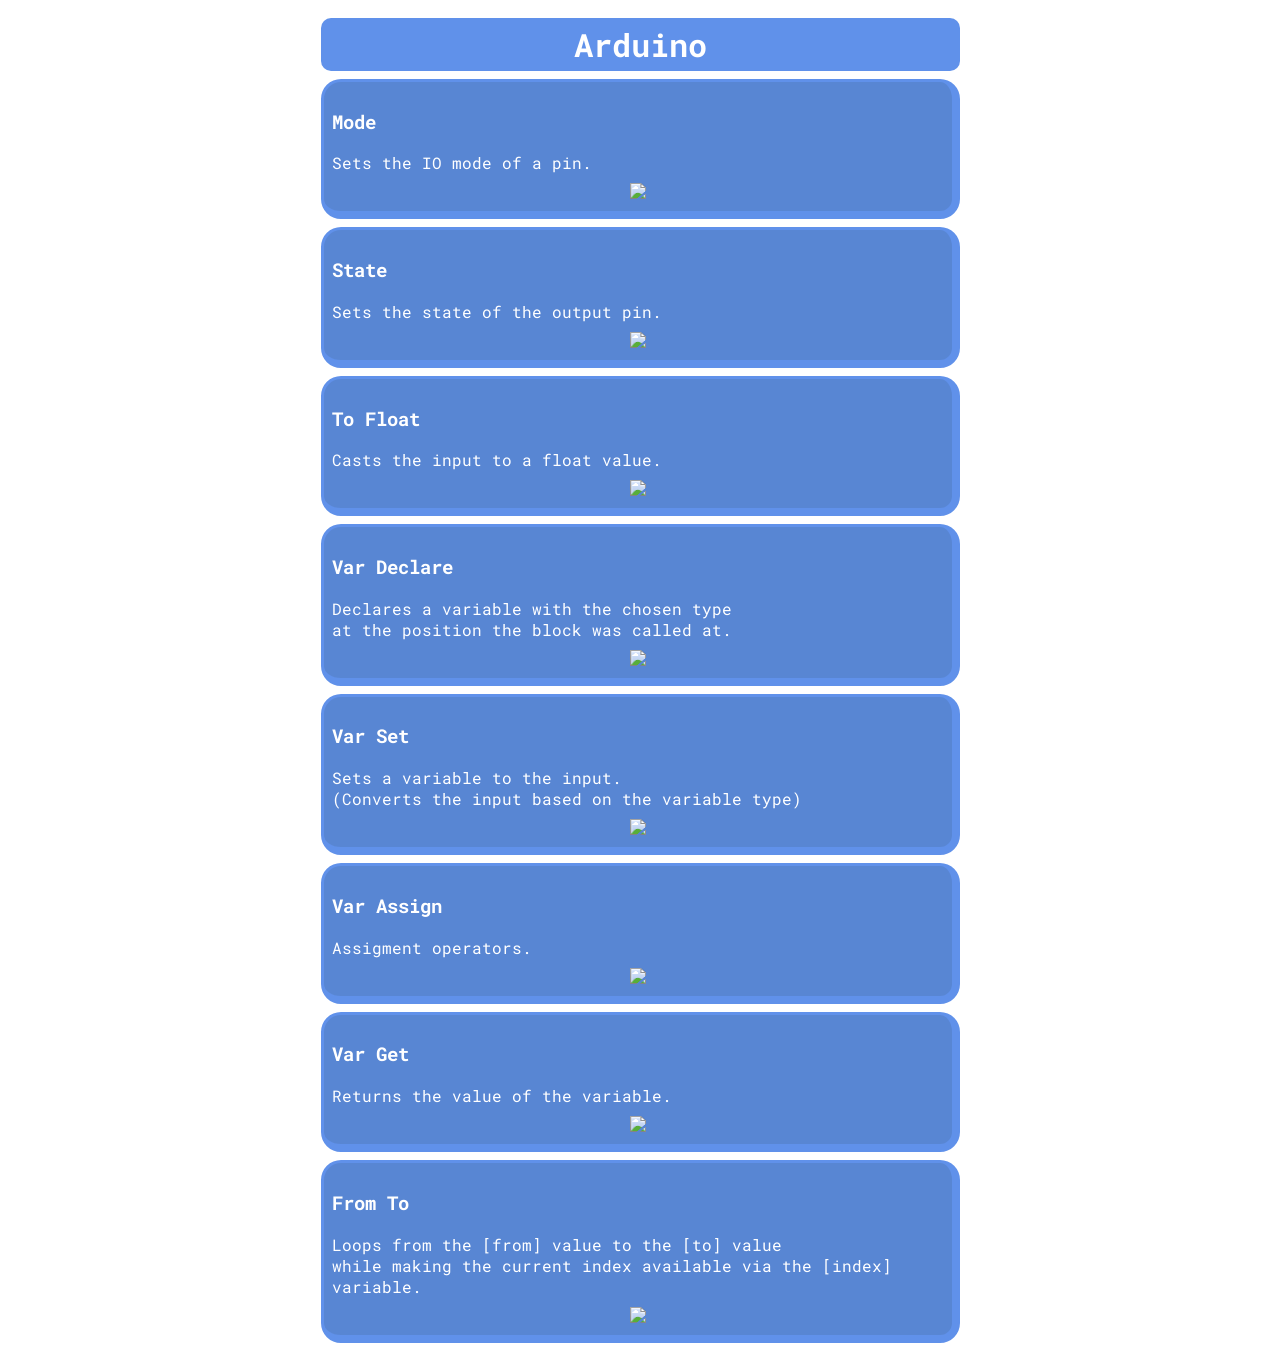
==== Documentation/Category/Arduino.html @ 602702c6 "Sorted files" ====
<!DOCTYPE html>
<html lang="en" dir="ltr">
  <head>
    <meta charset="utf-8">
    <title>Arduino</title>
    <link href="https://fonts.googleapis.com/css2?family=Roboto+Mono&display=swap" rel="stylesheet">
    <style>
      :root {
        --selection: #5886D3;
        --light: #6091EA;
        --dark: #5886D3;
      }

      ::selection {
        color: var(--selection);
        background: #FFFFFFaa;
      }

      ::-moz-selection {
        color: var(--selection);
        background: #FFFFFFaa;
      }

      * {
        position: relative;
        color: white;
        font-family: 'Roboto Mono', monospace;
      }

      body {
        background-color: #195A84;
        background: url('https://raw.githubusercontent.com/DeltaBlock/DeltaBlock/main/Wiki/assets/grid.PNG');
        background-repeat: repeat;
      }

      .main {
        position: absolute;
        width: fit-content;
        height: fit-content;
        left: 50%;
        transform: translateX(-50%);

        display: flex;
        flex-direction: column;
        align-items: center;

        padding: 10px;
      }

      .main > * {
        min-width: fit-content;
        width: 100%;
      }

      .main > *:not(:last-child) {
        margin-bottom: 8px;
      }


      /*
          Title
      */

      .title {
        width: calc(100% + 17px);

        background-color: var(--light);
        border-radius: 10px;

        padding: 5px;
      }

      .title > h1 {
        width: fit-content;
        left: 50%;
        transform: translateX(-50%);

        margin: 0;
      }


      /*
          Block
      */

      .block {
        background-color: var(--dark);

        border: 1px solid var(--light);
        border-width: 3px 8px 8px 3px;
        border-radius: 20px;

        padding: 8px;
      }

      .block > h1 {

      }

      .block > div {

      }

      .block > img {
        position: relative;
        left: 50%;
        transform: translateX(-50%);

        margin-top: 10px;
      }
    </style>
  </head>
  <body>
    <div class='main'>
      <div class='title'>
        <h1>Arduino</h1>
      </div>
      <div class='block' id='block_mode'>
        <h3>Mode</h3>
        <div>Sets the IO mode of a pin.</div>
        <img src='../assets/blocks/Arduino/Pin Mode.png'>
      </div>
      <div class='block' id='block_state'>
        <h3>State</h3>
        <div>Sets the state of the output pin.</div>
        <img src='../assets/blocks/Arduino/Pin State.png'>
      </div>

      <div class='block' id='block_to_float'>
        <h3>To Float</h3>
        <div>Casts the input to a float value.</div>
        <img src='../assets/blocks/Arduino/To Float.png'>
      </div>

      <div class='block' id='block_var_declare'>
        <h3>Var Declare</h3>
        <div>Declares a variable with the chosen type<br>at the position the block was called at.</div>
        <img src='../assets/blocks/Arduino/Var Declare.png'>
      </div>
      <div class='block' id='block_var_set'>
        <h3>Var Set</h3>
        <div>Sets a variable to the input.<br>(Converts the input based on the variable type)</div>
        <img src='../assets/blocks/Arduino/Var Set.png'>
      </div>
      <div class='block' id='block_var_assign'>
        <h3>Var Assign</h3>
        <div>Assigment operators.</div>
        <img src='../assets/blocks/Arduino/Var Assign.png'>
      </div>
      <div class='block' id='block_var_get'>
        <h3>Var Get</h3>
        <div>Returns the value of the variable.</div>
        <img src='../assets/blocks/Arduino/Var Get.png'>
      </div>

      <div class='block' id='block_flow_from_to'>
        <h3>From To</h3>
        <div>Loops from the [from] value to the [to] value<br>while making the current index available via the [index] variable.</div>
        <img src='../assets/blocks/Arduino/From To.png'>
      </div>
    </div>
  </body>
</html>
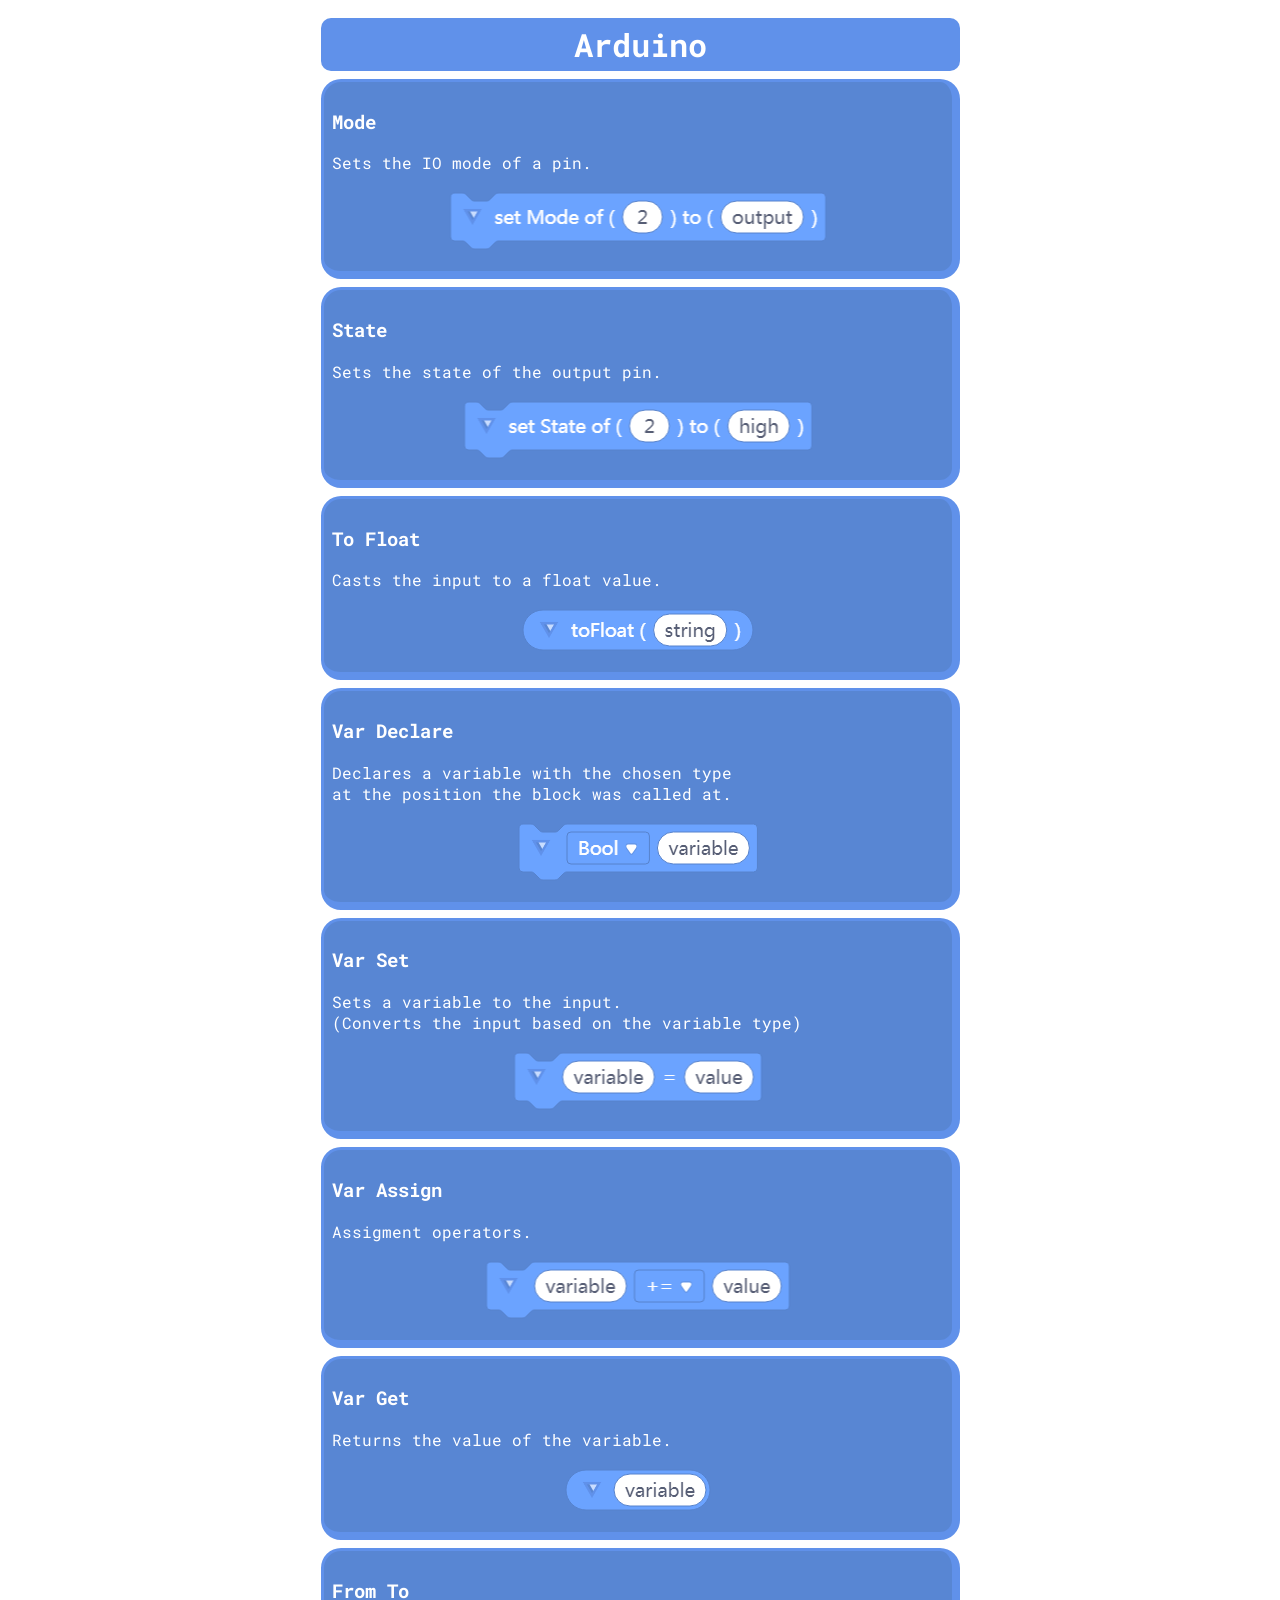
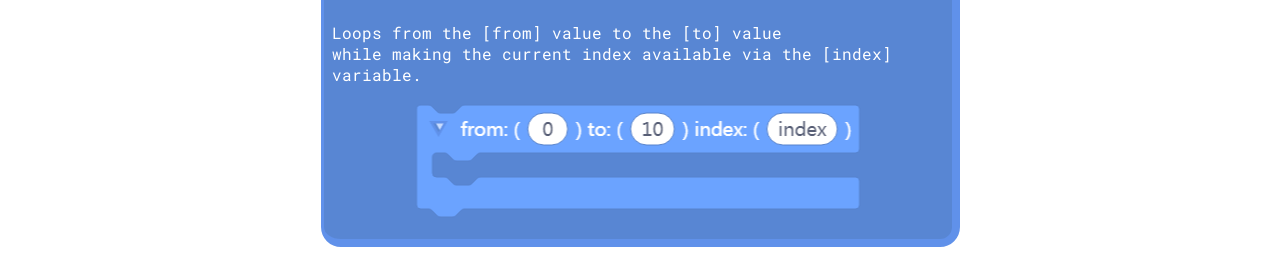
==== commit b7f81ee5: "Corrected asset paths" ====
--- a/Documentation/Category/Arduino.html
+++ b/Documentation/Category/Arduino.html
@@ -29,7 +29,7 @@
 
       body {
         background-color: #195A84;
-        background: url('https://raw.githubusercontent.com/DeltaBlock/DeltaBlock/main/Wiki/assets/grid.PNG');
+        background: url('https://raw.githubusercontent.com/DeltaBlock/DeltaBlock/main/Documentation/Assets/Grid.png');
         background-repeat: repeat;
       }
 
@@ -118,45 +118,45 @@
       <div class='block' id='block_mode'>
         <h3>Mode</h3>
         <div>Sets the IO mode of a pin.</div>
-        <img src='../assets/blocks/Arduino/Pin Mode.png'>
+        <img src='../Assets/Blocks/Arduino/Pin Mode.png'>
       </div>
       <div class='block' id='block_state'>
         <h3>State</h3>
         <div>Sets the state of the output pin.</div>
-        <img src='../assets/blocks/Arduino/Pin State.png'>
+        <img src='../Assets/Blocks/Arduino/Pin State.png'>
       </div>
 
       <div class='block' id='block_to_float'>
         <h3>To Float</h3>
         <div>Casts the input to a float value.</div>
-        <img src='../assets/blocks/Arduino/To Float.png'>
+        <img src='../Assets/Blocks/Arduino/To Float.png'>
       </div>
 
       <div class='block' id='block_var_declare'>
         <h3>Var Declare</h3>
         <div>Declares a variable with the chosen type<br>at the position the block was called at.</div>
-        <img src='../assets/blocks/Arduino/Var Declare.png'>
+        <img src='../Assets/Blocks/Arduino/Var Declare.png'>
       </div>
       <div class='block' id='block_var_set'>
         <h3>Var Set</h3>
         <div>Sets a variable to the input.<br>(Converts the input based on the variable type)</div>
-        <img src='../assets/blocks/Arduino/Var Set.png'>
+        <img src='../Assets/Blocks/Arduino/Var Set.png'>
       </div>
       <div class='block' id='block_var_assign'>
         <h3>Var Assign</h3>
         <div>Assigment operators.</div>
-        <img src='../assets/blocks/Arduino/Var Assign.png'>
+        <img src='../Assets/Blocks/Arduino/Var Assign.png'>
       </div>
       <div class='block' id='block_var_get'>
         <h3>Var Get</h3>
         <div>Returns the value of the variable.</div>
-        <img src='../assets/blocks/Arduino/Var Get.png'>
+        <img src='../Assets/Blocks/Arduino/Var Get.png'>
       </div>
 
       <div class='block' id='block_flow_from_to'>
         <h3>From To</h3>
         <div>Loops from the [from] value to the [to] value<br>while making the current index available via the [index] variable.</div>
-        <img src='../assets/blocks/Arduino/From To.png'>
+        <img src='../Assets/Blocks/Arduino/From To.png'>
       </div>
     </div>
   </body>
